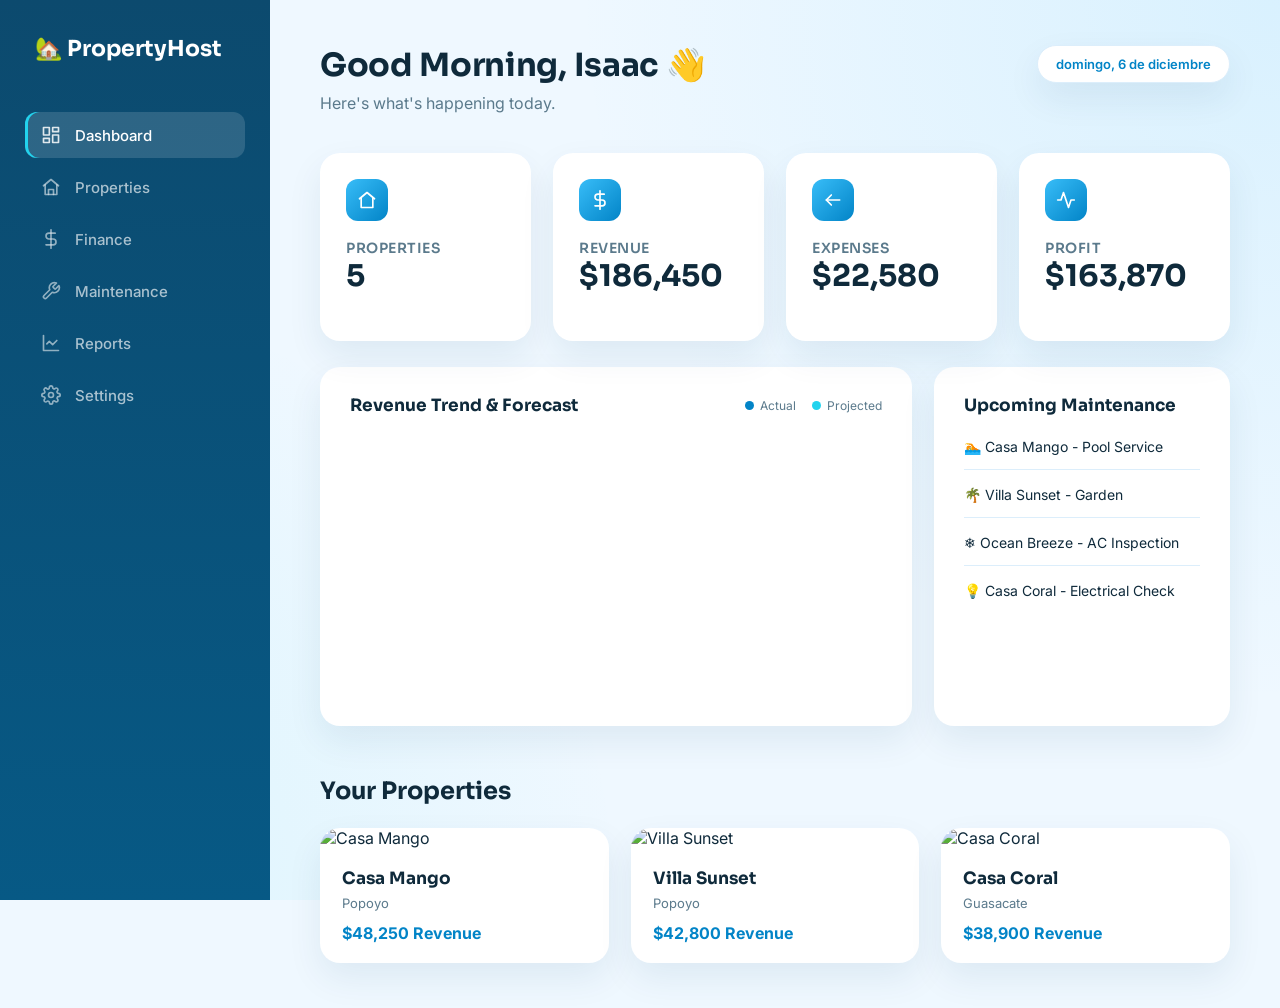
==== index.html @ dd597c45 "Add files via upload" ====
<!DOCTYPE html>
<html lang="en">

<head>

    <meta charset="UTF-8">
    <meta name="viewport" content="width=device-width, initial-scale=1.0">

    <title>PropertyHost</title>

    <link rel="stylesheet" href="css/style.css">
    <link rel="stylesheet" href="css/dashboard.css">

    <link rel="preconnect" href="https://fonts.googleapis.com">
    <link href="https://fonts.googleapis.com/css2?family=Inter:wght@300;400;500;600;700&family=Sora:wght@400;600;700;800&display=swap"
        rel="stylesheet">

    <script src="https://cdn.jsdelivr.net/npm/chart.js@4.4.1/dist/chart.umd.min.js"></script>

</head>

<body>

    <div class="container">

        <aside class="sidebar">

            <div class="logo">
                <h1>🏡 PropertyHost</h1>
            </div>

                        <nav>
                <a href="index.html" data-page="index" class="active">
                    <svg width="20" height="20" viewBox="0 0 24 24" fill="none" stroke="currentColor" stroke-width="2" stroke-linecap="round" stroke-linejoin="round"><rect x="3" y="3" width="7" height="9"/><rect x="14" y="3" width="7" height="5"/><rect x="14" y="12" width="7" height="9"/><rect x="3" y="16" width="7" height="5"/></svg>
                    <span>Dashboard</span>
                </a>
                <a href="properties.html" data-page="properties">
                    <svg width="20" height="20" viewBox="0 0 24 24" fill="none" stroke="currentColor" stroke-width="2" stroke-linecap="round" stroke-linejoin="round"><path d="M3 10.5 12 3l9 7.5"/><path d="M5 9.5V21h14V9.5"/><path d="M9 21v-6h6v6"/></svg>
                    <span>Properties</span>
                </a>
                <a href="finance.html" data-page="finance">
                    <svg width="20" height="20" viewBox="0 0 24 24" fill="none" stroke="currentColor" stroke-width="2" stroke-linecap="round" stroke-linejoin="round"><line x1="12" y1="1" x2="12" y2="23"/><path d="M17 5H9.5a3.5 3.5 0 0 0 0 7h5a3.5 3.5 0 0 1 0 7H6"/></svg>
                    <span>Finance</span>
                </a>
                <a href="maintenance.html" data-page="maintenance">
                    <svg width="20" height="20" viewBox="0 0 24 24" fill="none" stroke="currentColor" stroke-width="2" stroke-linecap="round" stroke-linejoin="round"><path d="M14.7 6.3a1 1 0 0 0 0 1.4l1.6 1.6a1 1 0 0 0 1.4 0l3.77-3.77a6 6 0 0 1-7.94 7.94l-6.91 6.91a2.12 2.12 0 0 1-3-3l6.91-6.91a6 6 0 0 1 7.94-7.94l-3.76 3.76z"/></svg>
                    <span>Maintenance</span>
                </a>
                <a href="reports.html" data-page="reports">
                    <svg width="20" height="20" viewBox="0 0 24 24" fill="none" stroke="currentColor" stroke-width="2" stroke-linecap="round" stroke-linejoin="round"><path d="M3 3v18h18"/><path d="m19 9-5 5-4-4-3 3"/></svg>
                    <span>Reports</span>
                </a>
                <a href="settings.html" data-page="settings">
                    <svg width="20" height="20" viewBox="0 0 24 24" fill="none" stroke="currentColor" stroke-width="2" stroke-linecap="round" stroke-linejoin="round"><circle cx="12" cy="12" r="3"/><path d="M19.4 15a1.65 1.65 0 0 0 .33 1.82l.06.06a2 2 0 1 1-2.83 2.83l-.06-.06a1.65 1.65 0 0 0-1.82-.33 1.65 1.65 0 0 0-1 1.51V21a2 2 0 0 1-4 0v-.09A1.65 1.65 0 0 0 9 19.4a1.65 1.65 0 0 0-1.82.33l-.06.06a2 2 0 1 1-2.83-2.83l.06-.06a1.65 1.65 0 0 0 .33-1.82 1.65 1.65 0 0 0-1.51-1H3a2 2 0 0 1 0-4h.09A1.65 1.65 0 0 0 4.6 9a1.65 1.65 0 0 0-.33-1.82l-.06-.06a2 2 0 1 1 2.83-2.83l.06.06a1.65 1.65 0 0 0 1.82.33H9a1.65 1.65 0 0 0 1-1.51V3a2 2 0 0 1 4 0v.09a1.65 1.65 0 0 0 1 1.51 1.65 1.65 0 0 0 1.82-.33l.06-.06a2 2 0 1 1 2.83 2.83l-.06.06a1.65 1.65 0 0 0-.33 1.82V9a1.65 1.65 0 0 0 1.51 1H21a2 2 0 0 1 0 4h-.09a1.65 1.65 0 0 0-1.51 1z"/></svg>
                    <span>Settings</span>
                </a>
            </nav>

        </aside>

        <main>

            <header>
                <div>
                    <h2>Good Morning, Isaac 👋</h2>
                    <p>Here's what's happening today.</p>
                </div>
                <span class="today-pill" id="today-pill">Today</span>
            </header>

            <!-- Tarjetas resumen: se llenan desde Google Sheets via js/api.js -->
            <section class="cards" id="summary-cards">

                <div class="card">
                    <div class="card-top">
                        <div class="card-icon">
                            <svg width="20" height="20" viewBox="0 0 24 24" fill="none" stroke="currentColor" stroke-width="2" stroke-linecap="round" stroke-linejoin="round"><path d="M3 10.5 12 3l9 7.5"/><path d="M5 9.5V21h14V9.5"/></svg>
                        </div>
                    </div>
                    <h3>Properties</h3>
                    <span id="stat-properties">5</span>
                </div>

                <div class="card">
                    <div class="card-top">
                        <div class="card-icon">
                            <svg width="20" height="20" viewBox="0 0 24 24" fill="none" stroke="currentColor" stroke-width="2" stroke-linecap="round" stroke-linejoin="round"><line x1="12" y1="1" x2="12" y2="23"/><path d="M17 5H9.5a3.5 3.5 0 0 0 0 7h5a3.5 3.5 0 0 1 0 7H6"/></svg>
                        </div>
                    </div>
                    <h3>Revenue</h3>
                    <span id="stat-revenue">$186,450</span>
                    <span class="trend up" id="trend-revenue"></span>
                </div>

                <div class="card">
                    <div class="card-top">
                        <div class="card-icon">
                            <svg width="20" height="20" viewBox="0 0 24 24" fill="none" stroke="currentColor" stroke-width="2" stroke-linecap="round" stroke-linejoin="round"><path d="M20 12H4"/><path d="m10 18-6-6 6-6"/></svg>
                        </div>
                    </div>
                    <h3>Expenses</h3>
                    <span id="stat-expenses">$22,580</span>
                </div>

                <div class="card">
                    <div class="card-top">
                        <div class="card-icon">
                            <svg width="20" height="20" viewBox="0 0 24 24" fill="none" stroke="currentColor" stroke-width="2" stroke-linecap="round" stroke-linejoin="round"><path d="M22 12h-4l-3 9L9 3l-3 9H2"/></svg>
                        </div>
                    </div>
                    <h3>Profit</h3>
                    <span id="stat-profit">$163,870</span>
                </div>

            </section>

            <section class="dashboard-grid">

                <div class="panel chart-panel">
                    <div class="panel-head">
                        <h3>Revenue Trend & Forecast</h3>
                        <div class="legend">
                            <span><span class="dot actual"></span>Actual</span>
                            <span><span class="dot forecast"></span>Projected</span>
                        </div>
                    </div>
                    <div class="chart-wrap">
                        <canvas id="revenue-chart"></canvas>
                    </div>
                </div>

                <div class="panel maintenance">
                    <div class="panel-head">
                        <h3>Upcoming Maintenance</h3>
                    </div>
                    <ul id="maintenance-list">
                        <li>🏊 Casa Mango - Pool Service</li>
                        <li>🌴 Villa Sunset - Garden</li>
                        <li>❄ Ocean Breeze - AC Inspection</li>
                        <li>💡 Casa Coral - Electrical Check</li>
                    </ul>
                </div>

            </section>

            <h2 class="section-title">Your Properties</h2>

            <section class="properties-grid" id="properties-grid">

                <a class="property-card" href="property.html?id=P001">
                    <img src="https://picsum.photos/500/300?1" alt="Casa Mango">
                    <div class="property-info">
                        <h3>Casa Mango</h3>
                        <p>Popoyo</p>
                        <strong>$48,250 Revenue</strong>
                    </div>
                </a>

                <a class="property-card" href="property.html?id=P002">
                    <img src="https://picsum.photos/500/300?2" alt="Villa Sunset">
                    <div class="property-info">
                        <h3>Villa Sunset</h3>
                        <p>Popoyo</p>
                        <strong>$42,800 Revenue</strong>
                    </div>
                </a>

                <a class="property-card" href="property.html?id=P003">
                    <img src="https://picsum.photos/500/300?3" alt="Casa Coral">
                    <div class="property-info">
                        <h3>Casa Coral</h3>
                        <p>Guasacate</p>
                        <strong>$38,900 Revenue</strong>
                    </div>
                </a>

            </section>

        </main>

    </div>

    <script src="js/api.js"></script>
    <script src="js/charts.js"></script>
    <script src="js/app.js"></script>

</body>

</html>
---- css/style.css ----
/* ==========================
   PROPERTYHOST DESIGN SYSTEM — "Sky Finance"
========================== */

:root{

    /* Celeste como color de marca, con profundidad para el sidebar */
    --primary:#38BDF8;
    --primary-dark:#0284C7;
    --primary-deep:#0C4A6E;
    --accent:#22D3EE;

    --success:#10B981;
    --warning:#F59E0B;
    --danger:#F43F5E;

    --background:#EFF8FF;

    --sidebar-start:#0C4A6E;
    --sidebar-end:#075985;

    --card:#FFFFFF;

    --text:#0F2A3B;
    --text-light:#5B7A8C;

    --border:#DCEEFB;

    --shadow:0 15px 35px rgba(3,60,97,.08);
    --shadow-lg:0 25px 50px rgba(3,60,97,.14);

    --radius:20px;

    --font-display:'Sora', 'Inter', sans-serif;
    --font-body:'Inter', sans-serif;

}

*{
    margin:0;
    padding:0;
    box-sizing:border-box;
}

body{
    font-family:var(--font-body);
    background:
        radial-gradient(circle at 100% 0%, rgba(56,189,248,.12), transparent 45%),
        radial-gradient(circle at 0% 100%, rgba(34,211,238,.10), transparent 40%),
        var(--background);
    background-attachment:fixed;
    color:var(--text);
}

h1, h2, h3, .page-header h2, .section-title{
    font-family:var(--font-display);
}

::-webkit-scrollbar{
    width:10px;
    height:10px;
}

::-webkit-scrollbar-thumb{
    background:#BFE4FB;
    border-radius:10px;
}
---- css/dashboard.css ----
.container{
    display:grid;
    grid-template-columns:270px 1fr;
    min-height:100vh;
}

/* ============================
   SIDEBAR
============================ */

.sidebar{
    background:linear-gradient(180deg, var(--sidebar-start), var(--sidebar-end));
    padding:35px 25px;
    display:flex;
    flex-direction:column;
    position:sticky;
    top:0;
    height:100vh;
}

.logo{
    margin-bottom:50px;
    padding:0 10px;
}

.logo h1{
    color:#fff;
    font-size:22px;
    font-weight:700;
    display:flex;
    align-items:center;
    gap:10px;
}

nav{
    display:flex;
    flex-direction:column;
    gap:6px;
}

nav a{
    display:flex;
    align-items:center;
    gap:14px;
    text-decoration:none;
    color:rgba(255,255,255,.65);
    font-weight:500;
    font-size:15px;
    padding:13px 16px;
    border-radius:12px;
    transition:.2s;
}

nav a svg{
    flex-shrink:0;
    opacity:.85;
}

nav a:hover{
    background:rgba(255,255,255,.08);
    color:#fff;
}

nav a.active{
    background:rgba(255,255,255,.14);
    color:#fff;
    box-shadow:inset 3px 0 0 var(--accent);
}

/* ============================
   MAIN
============================ */

main{
    padding:45px 50px;
    max-width:1400px;
}

header{
    margin-bottom:40px;
    display:flex;
    justify-content:space-between;
    align-items:flex-start;
}

header h2{
    font-size:32px;
    font-weight:700;
    letter-spacing:-.01em;
}

header p{
    color:var(--text-light);
    margin-top:8px;
}

.today-pill{
    background:#fff;
    border:1px solid var(--border);
    padding:10px 18px;
    border-radius:999px;
    font-size:13px;
    font-weight:600;
    color:var(--primary-dark);
    box-shadow:var(--shadow);
}

/* ============================
   STAT CARDS
============================ */

.cards{
    display:grid;
    grid-template-columns:repeat(4,1fr);
    gap:22px;
}

.card{
    background:#fff;
    padding:26px;
    border-radius:var(--radius);
    box-shadow:var(--shadow);
    transition:.3s;
    position:relative;
    overflow:hidden;
}

.card::before{
    content:"";
    position:absolute;
    top:0; left:0; right:0;
    height:4px;
    background:linear-gradient(90deg, var(--primary), var(--accent));
    opacity:0;
    transition:.3s;
}

.card:hover{
    transform:translateY(-6px);
    box-shadow:var(--shadow-lg);
}

.card:hover::before{
    opacity:1;
}

.card-top{
    display:flex;
    justify-content:space-between;
    align-items:flex-start;
    margin-bottom:18px;
}

.card-icon{
    width:42px;
    height:42px;
    border-radius:12px;
    display:flex;
    align-items:center;
    justify-content:center;
    background:linear-gradient(135deg, var(--primary), var(--primary-dark));
    color:#fff;
}

.card h3{
    color:var(--text-light);
    font-size:14px;
    font-weight:600;
    text-transform:uppercase;
    letter-spacing:.04em;
}

.card span{
    font-family:var(--font-display);
    font-size:30px;
    font-weight:700;
    color:var(--text);
    display:block;
}

.card .trend{
    display:inline-flex;
    align-items:center;
    gap:4px;
    font-size:13px;
    font-weight:600;
    margin-top:10px;
}

.trend.up{ color:var(--success); }
.trend.down{ color:var(--danger); }

/* ============================
   DASHBOARD GRID (gráfico + mantenimiento)
============================ */

.dashboard-grid{
    display:grid;
    grid-template-columns:2fr 1fr;
    gap:22px;
    margin-top:26px;
}

.panel{
    background:#fff;
    padding:28px 30px;
    border-radius:var(--radius);
    box-shadow:var(--shadow);
}

.panel-head{
    display:flex;
    justify-content:space-between;
    align-items:center;
    margin-bottom:22px;
}

.panel-head h3{
    font-family:var(--font-display);
    font-size:17px;
    font-weight:700;
}

.legend{
    display:flex;
    gap:16px;
    font-size:12px;
    color:var(--text-light);
}

.legend span{
    display:inline-flex;
    align-items:center;
    gap:6px;
}

.legend .dot{
    width:9px;
    height:9px;
    border-radius:50%;
}

.dot.actual{ background:var(--primary-dark); }
.dot.forecast{ background:var(--accent); }

.chart-wrap{
    position:relative;
    height:260px;
}

.maintenance ul{
    margin-top:0;
    display:flex;
    flex-direction:column;
    gap:16px;
    list-style:none;
}

.maintenance li{
    display:flex;
    justify-content:space-between;
    align-items:center;
    padding-bottom:14px;
    border-bottom:1px solid var(--border);
    font-size:14px;
}

.maintenance li:last-child{
    border-bottom:none;
    padding-bottom:0;
}

/* ============================
   PROPERTIES
============================ */

.section-title{
    margin:50px 0 22px;
    font-size:24px;
    font-weight:700;
}

.properties-grid{
    display:grid;
    grid-template-columns:repeat(3,1fr);
    gap:22px;
}

.property-card{
    display:block;
    background:#fff;
    border-radius:var(--radius);
    overflow:hidden;
    box-shadow:var(--shadow);
    transition:.3s;
    cursor:pointer;
    text-decoration:none;
    color:inherit;
}

.property-card:hover{
    transform:translateY(-8px);
    box-shadow:var(--shadow-lg);
}

.property-card img{
    width:100%;
    height:190px;
    object-fit:cover;
}

.property-info{
    padding:20px 22px;
}

.property-info h3{
    font-family:var(--font-display);
    font-size:17px;
}

.property-info p{
    margin:6px 0 12px;
    color:var(--text-light);
    font-size:13px;
}

.property-info strong{
    color:var(--primary-dark);
}

/* ============================
   PAGE HEADER (reutilizable en todas las páginas internas)
============================ */

.page-header{
    display:flex;
    justify-content:space-between;
    align-items:center;
    margin-bottom:36px;
}

.page-header h2{
    font-size:30px;
    font-weight:700;
}

.page-header p{
    color:var(--text-light);
    margin-top:6px;
}

/* ============================
   FILTROS (Properties)
============================ */

.filters{
    display:flex;
    gap:10px;
    margin-bottom:28px;
}

.filter-btn{
    background:#fff;
    border:1px solid var(--border);
    padding:10px 20px;
    border-radius:999px;
    font-weight:600;
    font-size:14px;
    color:var(--text-light);
    cursor:pointer;
    transition:.2s;
}

.filter-btn:hover{
    border-color:var(--primary);
    color:var(--primary-dark);
}

.filter-btn.active{
    background:linear-gradient(135deg, var(--primary), var(--primary-dark));
    border-color:transparent;
    color:#fff;
}

/* ============================
   FINANCE
============================ */

.finance-summary{
    display:grid;
    grid-template-columns:repeat(3,1fr);
    gap:22px;
    margin-bottom:30px;
}

.finance-charts{
    display:grid;
    grid-template-columns:1.3fr 1fr;
    gap:22px;
    margin-bottom:30px;
}

.finance-table-wrap{
    background:#fff;
    border-radius:var(--radius);
    box-shadow:var(--shadow);
    padding:10px 30px;
    overflow-x:auto;
}

.finance-table{
    width:100%;
    border-collapse:collapse;
}

.finance-table th{
    text-align:left;
    padding:18px 12px;
    color:var(--text-light);
    font-size:12px;
    font-weight:700;
    text-transform:uppercase;
    letter-spacing:.05em;
    border-bottom:1px solid var(--border);
}

.finance-table td{
    padding:16px 12px;
    border-bottom:1px solid var(--border);
    font-size:14px;
}

.finance-table tr:last-child td{
    border-bottom:none;
}

.finance-table tr:hover td{
    background:#F7FCFF;
}

.amount-positive{
    color:var(--success);
    font-weight:700;
}

.amount-negative{
    color:var(--danger);
    font-weight:700;
}

/* ============================
   MAINTENANCE STATUS (página completa)
============================ */

.maintenance-full-list{
    display:flex;
    flex-direction:column;
    gap:14px;
}

.maintenance-item{
    background:#fff;
    border-radius:16px;
    box-shadow:var(--shadow);
    padding:20px 26px;
    display:flex;
    justify-content:space-between;
    align-items:center;
    transition:.2s;
}

.maintenance-item:hover{
    box-shadow:var(--shadow-lg);
}

.maintenance-item .task-info{
    display:flex;
    flex-direction:column;
    gap:4px;
}

.maintenance-item .task-info strong{
    font-size:15px;
}

.maintenance-item .task-info span{
    color:var(--text-light);
    font-size:13px;
}

.status-badge{
    padding:7px 16px;
    border-radius:999px;
    font-size:12px;
    font-weight:700;
    white-space:nowrap;
}

.status-pending{
    background:#FEF3C7;
    color:#B45309;
}

.status-progress{
    background:#DBEAFE;
    color:#1D4ED8;
}

.status-done{
    background:#D1FAE5;
    color:#047857;
}

/* ============================
   PROPERTY DETAIL PAGE
============================ */

.back-link{
    display:inline-flex;
    align-items:center;
    gap:6px;
    color:var(--text-light);
    text-decoration:none;
    font-weight:600;
    font-size:14px;
    margin-bottom:22px;
    transition:.2s;
}

.back-link:hover{
    color:var(--primary-dark);
}

.property-hero{
    align-items:flex-start;
}

.empty-msg{
    color:var(--text-light);
    font-style:italic;
    margin-top:10px;
}

/* ============================
   RESPONSIVE
============================ */

@media (max-width:1000px){
    .container{
        grid-template-columns:1fr;
    }
    .sidebar{
        position:relative;
        height:auto;
    }
    .cards, .properties-grid, .finance-summary{
        grid-template-columns:repeat(2,1fr);
    }
    .dashboard-grid, .finance-charts{
        grid-template-columns:1fr;
    }
}

/* ============================
   IMPRESIÓN / EXPORTAR (Reports)
============================ */

@media print{
    .sidebar{ display:none; }
    .container{ grid-template-columns:1fr; }
    #export-btn{ display:none; }
    main{ padding:0; }
    .card, .panel, .maintenance-item{ box-shadow:none; border:1px solid var(--border); }
}
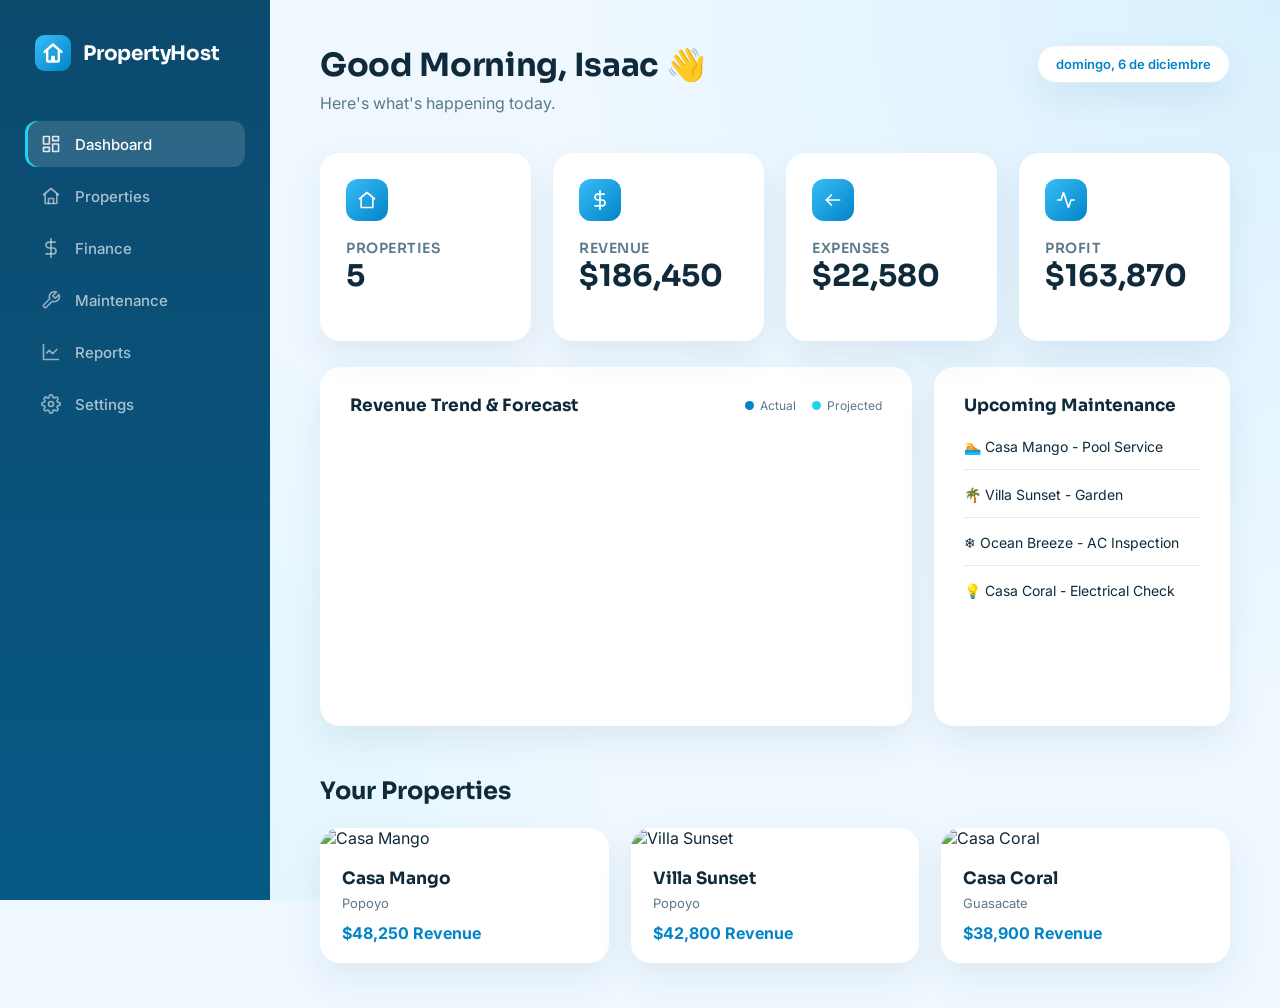
==== commit bf2a3b7c: "Add files via upload" ====
--- a/index.html
+++ b/index.html
@@ -8,14 +8,18 @@
 
     <title>PropertyHost</title>
 
+    <link rel="icon" type="image/svg+xml" href="favicon.svg">
+
     <link rel="stylesheet" href="css/style.css">
     <link rel="stylesheet" href="css/dashboard.css">
 
     <link rel="preconnect" href="https://fonts.googleapis.com">
+    <link rel="preconnect" href="https://script.google.com">
+    <link rel="preconnect" href="https://script.googleusercontent.com">
     <link href="https://fonts.googleapis.com/css2?family=Inter:wght@300;400;500;600;700&family=Sora:wght@400;600;700;800&display=swap"
         rel="stylesheet">
 
-    <script src="https://cdn.jsdelivr.net/npm/chart.js@4.4.1/dist/chart.umd.min.js"></script>
+    <script src="https://cdn.jsdelivr.net/npm/chart.js@4.4.1/dist/chart.umd.min.js" defer></script>
 
 </head>
 
@@ -26,7 +30,21 @@
         <aside class="sidebar">
 
             <div class="logo">
-                <h1>🏡 PropertyHost</h1>
+                <div class="logo-mark">
+                    <svg viewBox="0 0 34 34" xmlns="http://www.w3.org/2000/svg">
+                        <defs>
+                            <linearGradient id="phGrad" x1="0" y1="0" x2="1" y2="1">
+                                <stop offset="0" stop-color="#38BDF8"/>
+                                <stop offset="1" stop-color="#0284C7"/>
+                            </linearGradient>
+                        </defs>
+                        <rect width="34" height="34" rx="9" fill="url(#phGrad)"/>
+                        <path d="M9 16 L17 9 L25 16" stroke="white" stroke-width="2.3" stroke-linecap="round" stroke-linejoin="round" fill="none"/>
+                        <path d="M11.5 15v9a1 1 0 0 0 1 1h9a1 1 0 0 0 1-1v-9" stroke="white" stroke-width="2.3" stroke-linecap="round" stroke-linejoin="round" fill="none"/>
+                        <rect x="15.2" y="19.5" width="3.6" height="5.5" rx="0.5" fill="white"/>
+                    </svg>
+                </div>
+                <h1>PropertyHost</h1>
             </div>
 
                         <nav>
@@ -180,9 +198,10 @@
 
     </div>
 
-    <script src="js/api.js"></script>
-    <script src="js/charts.js"></script>
-    <script src="js/app.js"></script>
+    <script src="js/api.js" defer></script>
+    <script src="js/icons.js" defer></script>
+    <script src="js/charts.js" defer></script>
+    <script src="js/app.js" defer></script>
 
 </body>
 
--- a/css/dashboard.css
+++ b/css/dashboard.css
@@ -21,15 +21,28 @@
 .logo{
     margin-bottom:50px;
     padding:0 10px;
+    display:flex;
+    align-items:center;
+    gap:12px;
+}
+
+.logo-mark{
+    width:36px;
+    height:36px;
+    flex-shrink:0;
+}
+
+.logo-mark svg{
+    width:100%;
+    height:100%;
+    display:block;
 }
 
 .logo h1{
     color:#fff;
-    font-size:22px;
-    font-weight:700;
-    display:flex;
-    align-items:center;
-    gap:10px;
+    font-size:20px;
+    font-weight:700;
+    letter-spacing:-.01em;
 }
 
 nav{
@@ -257,9 +270,6 @@
 }
 
 .maintenance li{
-    display:flex;
-    justify-content:space-between;
-    align-items:center;
     padding-bottom:14px;
     border-bottom:1px solid var(--border);
     font-size:14px;
@@ -268,6 +278,28 @@
 .maintenance li:last-child{
     border-bottom:none;
     padding-bottom:0;
+}
+
+.maintenance-link{
+    display:flex;
+    justify-content:space-between;
+    align-items:center;
+    text-decoration:none;
+    color:inherit;
+    border-radius:10px;
+    margin:-6px -8px;
+    padding:6px 8px;
+    transition:.2s;
+}
+
+.maintenance-link:hover{
+    background:#F0F9FF;
+}
+
+.maintenance li .task-main{
+    display:inline-flex;
+    align-items:center;
+    gap:10px;
 }
 
 /* ============================
@@ -572,3 +604,79 @@
     main{ padding:0; }
     .card, .panel, .maintenance-item{ box-shadow:none; border:1px solid var(--border); }
 }
+
+/* ============================
+   MAINTENANCE - filtros y resumen
+============================ */
+
+.property-select{
+    background:#fff;
+    border:1px solid var(--border);
+    padding:10px 18px;
+    border-radius:999px;
+    font-weight:600;
+    font-size:14px;
+    color:var(--text);
+    cursor:pointer;
+    font-family:var(--font-body);
+}
+
+.property-select:focus{
+    outline:none;
+    border-color:var(--primary);
+}
+
+.maintenance-summary{
+    display:grid;
+    grid-template-columns:repeat(4,1fr);
+    gap:16px;
+    margin-bottom:28px;
+}
+
+.maintenance-summary .mini-stat{
+    background:#fff;
+    border-radius:14px;
+    box-shadow:var(--shadow);
+    padding:16px 20px;
+}
+
+.maintenance-summary .mini-stat span{
+    display:block;
+    font-family:var(--font-display);
+    font-size:24px;
+    font-weight:700;
+}
+
+.maintenance-summary .mini-stat p{
+    color:var(--text-light);
+    font-size:12px;
+    text-transform:uppercase;
+    letter-spacing:.04em;
+    font-weight:600;
+    margin-top:4px;
+}
+
+/* Ícono de categoría (reemplaza los emojis) */
+
+.task-icon{
+    width:42px;
+    height:42px;
+    min-width:42px;
+    border-radius:12px;
+    display:flex;
+    align-items:center;
+    justify-content:center;
+    background:linear-gradient(135deg, var(--primary), var(--primary-dark));
+    color:#fff;
+}
+
+.maintenance-item{
+    gap:16px;
+}
+
+.maintenance-item .task-main{
+    display:flex;
+    align-items:center;
+    gap:16px;
+    flex:1;
+}
